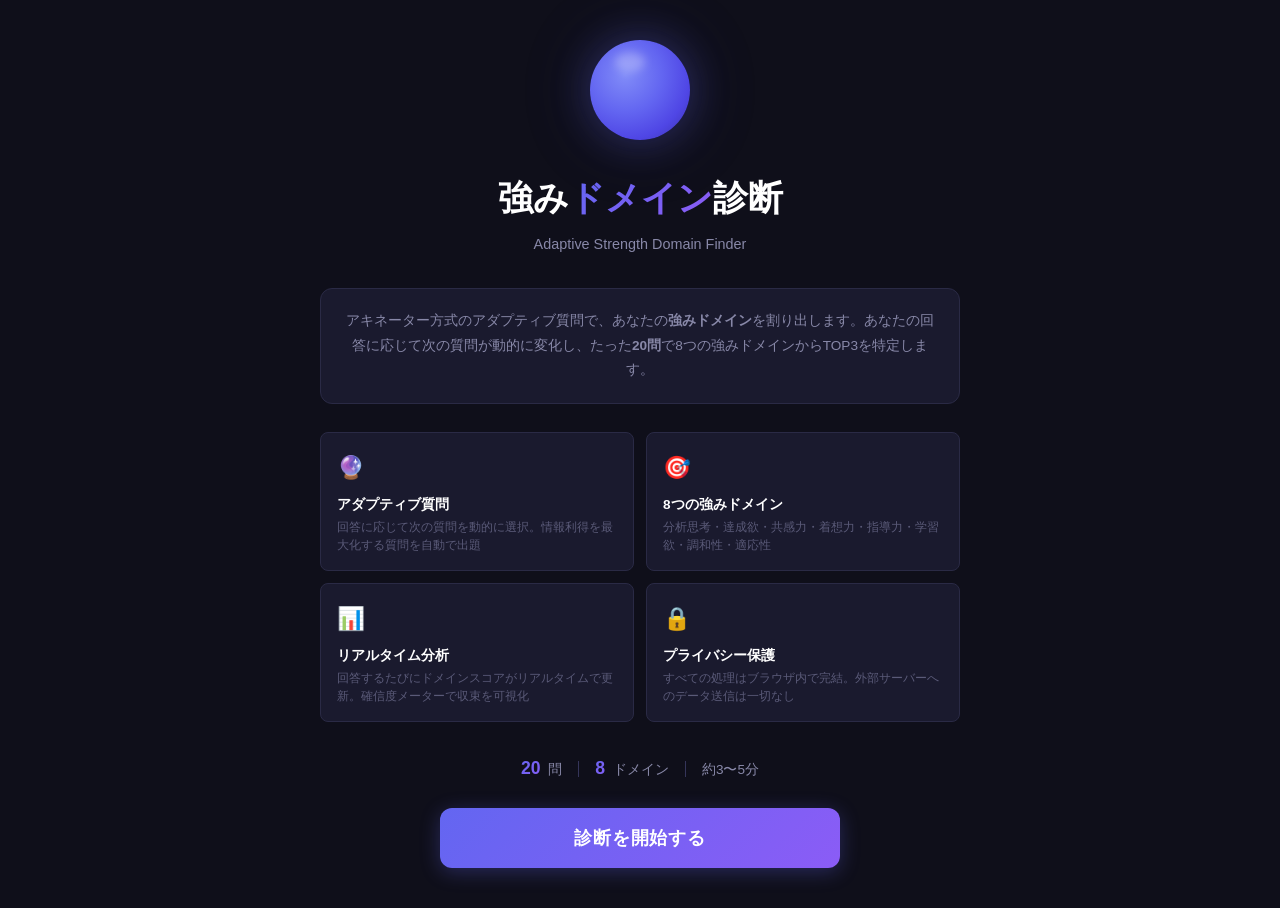
==== strength.html @ 231dbb3a "Add Akinator-style strength domain quiz app Adaptive questioning system that dynamically selects the" ====
<!DOCTYPE html>
<html lang="ja">
<head>
  <meta charset="UTF-8">
  <meta name="viewport" content="width=device-width, initial-scale=1.0">
  <title>強みドメイン診断 - アキネーター方式</title>
  <meta name="description" content="アキネーター方式のアダプティブ質問で、あなたの強みドメインを20問で割り出します。8つの強みドメインからTOP3を特定。">
  <meta name="theme-color" content="#0f0f1a">
  <link rel="icon" type="image/svg+xml" href="assets/icon.svg">
  <link rel="stylesheet" href="css/strength.css">
</head>
<body>

  <!-- ============================================================
       Landing Page
       ============================================================ -->
  <div id="landing" class="landing">
    <div class="landing-content">
      <div class="landing-orb"></div>
      <h1>強み<span class="accent">ドメイン</span>診断</h1>
      <p class="subtitle">Adaptive Strength Domain Finder</p>

      <div class="landing-info">
        <p>アキネーター方式のアダプティブ質問で、あなたの<strong>強みドメイン</strong>を割り出します。あなたの回答に応じて次の質問が動的に変化し、たった<strong>20問</strong>で8つの強みドメインからTOP3を特定します。</p>
      </div>

      <div class="landing-features">
        <div class="feature-card">
          <div class="feature-icon">🔮</div>
          <div class="feature-title">アダプティブ質問</div>
          <div class="feature-desc">回答に応じて次の質問を動的に選択。情報利得を最大化する質問を自動で出題</div>
        </div>
        <div class="feature-card">
          <div class="feature-icon">🎯</div>
          <div class="feature-title">8つの強みドメイン</div>
          <div class="feature-desc">分析思考・達成欲・共感力・着想力・指導力・学習欲・調和性・適応性</div>
        </div>
        <div class="feature-card">
          <div class="feature-icon">📊</div>
          <div class="feature-title">リアルタイム分析</div>
          <div class="feature-desc">回答するたびにドメインスコアがリアルタイムで更新。確信度メーターで収束を可視化</div>
        </div>
        <div class="feature-card">
          <div class="feature-icon">🔒</div>
          <div class="feature-title">プライバシー保護</div>
          <div class="feature-desc">すべての処理はブラウザ内で完結。外部サーバーへのデータ送信は一切なし</div>
        </div>
      </div>

      <div class="landing-stats">
        <div class="stat"><span class="stat-number">20</span>&nbsp;問</div>
        <div class="stat-divider"></div>
        <div class="stat"><span class="stat-number">8</span>&nbsp;ドメイン</div>
        <div class="stat-divider"></div>
        <div class="stat">約3〜5分</div>
      </div>

      <button class="btn-start" id="btnStart">診断を開始する</button>
    </div>
  </div>

  <!-- ============================================================
       Quiz Screen
       ============================================================ -->
  <div id="quiz" class="quiz-screen">
    <div class="progress-container">
      <div class="progress-info">
        <span class="progress-label">強みドメイン診断</span>
        <span id="progressCount">0 / 20</span>
      </div>
      <div class="progress-bar-track">
        <div class="progress-bar-fill" id="progressBar" style="width: 0%"></div>
      </div>
      <div class="confidence-container">
        <span>確信度</span>
        <div class="confidence-track">
          <div class="confidence-fill" id="confidenceFill" style="width: 0%"></div>
        </div>
        <span id="confidenceLabel">0%</span>
      </div>
    </div>

    <div class="quiz-main">
      <div class="thinking-orb" id="thinkingOrb"></div>
      <div class="question-area" id="questionArea">
        <!-- 質問が動的に挿入される -->
      </div>
    </div>

    <div class="domain-sidebar">
      <div class="domain-bars-container" id="domainBars">
        <!-- ドメインバーが動的に挿入される -->
      </div>
    </div>
  </div>

  <!-- ============================================================
       Results Screen
       ============================================================ -->
  <div id="results" class="results-screen">
    <div class="results-hero">
      <p class="result-label">YOUR STRENGTH PROFILE</p>
      <h2 id="resultTypeName"></h2>
      <div class="keywords" id="resultKeywords"></div>
      <p class="result-summary" id="resultSummary"></p>
    </div>

    <div class="results-content">
      <!-- レーダーチャート -->
      <div class="result-section">
        <div class="result-section-title">Strength Radar</div>
        <div class="chart-container" id="radarChart"></div>
      </div>

      <!-- TOP3 強み -->
      <div class="result-section">
        <div class="result-section-title">Top 3 Strengths</div>
        <div class="top3-container" id="top3Container"></div>
      </div>

      <!-- 全ドメインスコア -->
      <div class="result-section">
        <div class="result-section-title">All Domains</div>
        <div id="allDomainsContainer"></div>
      </div>

      <!-- シナジー分析 -->
      <div class="result-section">
        <div class="result-section-title">Synergy Analysis</div>
        <div class="synergy-card" id="synergyContainer"></div>
      </div>
    </div>

    <div class="action-bar">
      <button class="btn-action" id="btnShareResult">結果をコピー</button>
      <button class="btn-action primary" id="btnRestart">もう一度診断する</button>
    </div>

    <footer class="app-footer">
      <p>強みドメイン診断 &mdash; Adaptive Strength Domain Finder</p>
      <p>アキネーター方式アダプティブ質問による強み分析ツール</p>
    </footer>
  </div>

  <script src="js/strength-engine.js"></script>
  <script src="js/strength-app.js"></script>
</body>
</html>
---- css/strength.css ----
/* ============================================================
   強みドメイン診断 - アキネーター方式 ダークテーマ
   ============================================================ */

:root {
  --bg-dark: #0f0f1a;
  --bg-card: #1a1a2e;
  --bg-card-hover: #222240;
  --bg-input: #16162b;
  --text: #e8e8f0;
  --text-secondary: #8888a8;
  --text-muted: #5a5a78;
  --border: #2a2a45;
  --border-light: #35355a;
  --shadow: 0 2px 8px rgba(0, 0, 0, 0.3);
  --shadow-lg: 0 8px 30px rgba(0, 0, 0, 0.4);
  --radius: 12px;
  --radius-sm: 8px;
  --transition: 0.3s cubic-bezier(0.4, 0, 0.2, 1);
  --accent: #6366f1;
  --accent-glow: rgba(99, 102, 241, 0.3);
  --gradient-cta: linear-gradient(135deg, #6366f1 0%, #8b5cf6 100%);
  --gradient-hero: linear-gradient(135deg, #1a1a3e 0%, #0f0f1a 100%);
}

* { margin: 0; padding: 0; box-sizing: border-box; }
html { scroll-behavior: smooth; -webkit-text-size-adjust: 100%; }

body {
  font-family: "Hiragino Sans", "Hiragino Kaku Gothic ProN", "Noto Sans JP", "Yu Gothic", sans-serif;
  background: var(--bg-dark);
  color: var(--text);
  line-height: 1.7;
  min-height: 100vh;
  overflow-x: hidden;
}

/* ============================================================
   Landing Page
   ============================================================ */
.landing {
  min-height: 100vh;
  display: flex;
  flex-direction: column;
  align-items: center;
  justify-content: center;
  padding: 40px 20px;
  background: var(--bg-dark);
  position: relative;
}

.landing-content {
  max-width: 640px;
  width: 100%;
  text-align: center;
}

/* ランディングオーブ */
.landing-orb {
  width: 100px;
  height: 100px;
  margin: 0 auto 28px;
  border-radius: 50%;
  background: radial-gradient(circle at 35% 35%, #818cf8, #6366f1 40%, #4f46e5 70%, #3730a3);
  box-shadow: 0 0 40px var(--accent-glow), 0 0 80px rgba(99, 102, 241, 0.15);
  animation: orbFloat 4s ease-in-out infinite;
  position: relative;
}

.landing-orb::after {
  content: '';
  position: absolute;
  top: 12%;
  left: 25%;
  width: 30%;
  height: 20%;
  border-radius: 50%;
  background: rgba(255, 255, 255, 0.25);
  filter: blur(4px);
}

@keyframes orbFloat {
  0%, 100% { transform: translateY(0); }
  50% { transform: translateY(-10px); }
}

.landing h1 {
  font-size: clamp(1.5rem, 4vw, 2.2rem);
  font-weight: 800;
  margin-bottom: 4px;
  color: #fff;
}

.landing h1 .accent {
  background: var(--gradient-cta);
  -webkit-background-clip: text;
  -webkit-text-fill-color: transparent;
  background-clip: text;
}

.landing .subtitle {
  font-size: 0.9rem;
  color: var(--text-secondary);
  margin-bottom: 32px;
}

.landing-features {
  display: grid;
  grid-template-columns: 1fr 1fr;
  gap: 12px;
  margin-bottom: 32px;
  text-align: left;
}

.feature-card {
  background: var(--bg-card);
  border: 1px solid var(--border);
  border-radius: var(--radius-sm);
  padding: 16px;
  transition: var(--transition);
}

.feature-card:hover {
  border-color: var(--border-light);
  background: var(--bg-card-hover);
}

.feature-icon {
  font-size: 1.4rem;
  margin-bottom: 6px;
}

.feature-title {
  font-size: 0.85rem;
  font-weight: 700;
  color: #fff;
  margin-bottom: 2px;
}

.feature-desc {
  font-size: 0.75rem;
  color: var(--text-muted);
  line-height: 1.5;
}

.landing-info {
  background: var(--bg-card);
  border: 1px solid var(--border);
  border-radius: var(--radius);
  padding: 20px 24px;
  margin-bottom: 28px;
  font-size: 0.85rem;
  color: var(--text-secondary);
  line-height: 1.8;
}

.landing-stats {
  display: flex;
  align-items: center;
  justify-content: center;
  gap: 0;
  margin-bottom: 24px;
  font-size: 0.85rem;
  color: var(--text-secondary);
}

.landing-stats .stat {
  display: flex;
  align-items: center;
  gap: 4px;
}

.landing-stats .stat-number {
  font-weight: 800;
  font-size: 1.1rem;
  background: var(--gradient-cta);
  -webkit-background-clip: text;
  -webkit-text-fill-color: transparent;
  background-clip: text;
}

.landing-stats .stat-divider {
  width: 1px;
  height: 16px;
  background: var(--border-light);
  margin: 0 16px;
}

.btn-start {
  display: block;
  width: 100%;
  max-width: 400px;
  margin: 0 auto;
  padding: 18px 48px;
  font-size: 1.1rem;
  font-weight: 700;
  color: white;
  background: var(--gradient-cta);
  border: none;
  border-radius: var(--radius);
  cursor: pointer;
  transition: var(--transition);
  box-shadow: 0 4px 20px var(--accent-glow);
  letter-spacing: 0.05em;
}

.btn-start:hover {
  transform: translateY(-2px);
  box-shadow: 0 8px 30px var(--accent-glow);
}

.btn-start:active {
  transform: translateY(0);
}

/* ============================================================
   Quiz Screen
   ============================================================ */
.quiz-screen {
  display: none;
  min-height: 100vh;
  background: var(--bg-dark);
}

.quiz-screen.active {
  display: flex;
  flex-direction: column;
}

/* プログレス */
.progress-container {
  position: sticky;
  top: 0;
  z-index: 100;
  background: var(--bg-card);
  border-bottom: 1px solid var(--border);
  padding: 12px 20px;
  box-shadow: var(--shadow);
}

.progress-info {
  display: flex;
  justify-content: space-between;
  align-items: center;
  max-width: 600px;
  margin: 0 auto 8px;
  font-size: 0.82rem;
  color: var(--text-secondary);
}

.progress-label {
  font-weight: 600;
  color: var(--text);
}

.progress-bar-track {
  max-width: 600px;
  margin: 0 auto;
  height: 4px;
  background: var(--border);
  border-radius: 100px;
  overflow: hidden;
}

.progress-bar-fill {
  height: 100%;
  background: var(--gradient-cta);
  border-radius: 100px;
  transition: width 0.5s ease;
}

/* 確信度メーター */
.confidence-container {
  max-width: 600px;
  margin: 8px auto 0;
  display: flex;
  align-items: center;
  gap: 8px;
  font-size: 0.75rem;
  color: var(--text-muted);
}

.confidence-track {
  flex: 1;
  height: 3px;
  background: var(--border);
  border-radius: 100px;
  overflow: hidden;
}

.confidence-fill {
  height: 100%;
  background: linear-gradient(90deg, #6366f1, #f59e0b);
  border-radius: 100px;
  transition: width 0.6s ease, background 0.6s ease;
}

/* メインクイズエリア */
.quiz-main {
  flex: 1;
  display: flex;
  flex-direction: column;
  align-items: center;
  justify-content: center;
  padding: 24px 20px 140px;
  position: relative;
}

/* 思考中オーブ */
.thinking-orb {
  width: 64px;
  height: 64px;
  margin-bottom: 28px;
  border-radius: 50%;
  background: radial-gradient(circle at 35% 35%, #818cf8, #6366f1 40%, #4f46e5 70%, #3730a3);
  box-shadow: 0 0 20px var(--accent-glow);
  transition: all 0.3s ease;
  position: relative;
}

.thinking-orb::after {
  content: '';
  position: absolute;
  top: 12%;
  left: 25%;
  width: 30%;
  height: 20%;
  border-radius: 50%;
  background: rgba(255, 255, 255, 0.2);
  filter: blur(3px);
}

.thinking-orb.thinking {
  animation: orbPulse 0.6s ease-in-out;
  box-shadow: 0 0 40px var(--accent-glow), 0 0 80px rgba(99, 102, 241, 0.2);
}

@keyframes orbPulse {
  0% { transform: scale(1); }
  50% { transform: scale(1.2); box-shadow: 0 0 60px var(--accent-glow); }
  100% { transform: scale(1); }
}

/* 質問エリア */
.question-area {
  max-width: 560px;
  width: 100%;
  text-align: center;
  transition: opacity 0.3s ease, transform 0.3s ease;
}

.question-area.fade-out {
  opacity: 0;
  transform: translateY(10px);
}

.question-area.fade-in {
  animation: fadeSlideIn 0.4s ease forwards;
}

@keyframes fadeSlideIn {
  from { opacity: 0; transform: translateY(20px); }
  to { opacity: 1; transform: translateY(0); }
}

.question-counter {
  font-size: 0.78rem;
  font-weight: 700;
  color: var(--accent);
  letter-spacing: 0.1em;
  margin-bottom: 12px;
  font-family: "SF Mono", "Fira Code", "Consolas", monospace;
}

.question-text {
  font-size: 1.15rem;
  font-weight: 600;
  color: #fff;
  line-height: 1.7;
  margin-bottom: 32px;
  min-height: 3.4em;
}

/* 回答ボタン */
.answer-buttons {
  display: flex;
  gap: 10px;
  justify-content: center;
  flex-wrap: wrap;
}

.answer-btn {
  display: flex;
  flex-direction: column;
  align-items: center;
  gap: 6px;
  padding: 14px 8px;
  min-width: 90px;
  border-radius: var(--radius-sm);
  border: 2px solid var(--border);
  background: var(--bg-card);
  color: var(--text-secondary);
  cursor: pointer;
  transition: var(--transition);
  font-size: 0.78rem;
  font-weight: 500;
}

.answer-btn:hover {
  border-color: var(--border-light);
  background: var(--bg-card-hover);
  transform: translateY(-2px);
}

.answer-btn .ans-icon {
  font-size: 1.3rem;
  line-height: 1;
}

.answer-btn .ans-label {
  font-size: 0.72rem;
  line-height: 1.2;
}

/* 各回答ボタンの色 */
.answer-btn.ans-yes:hover,
.answer-btn.ans-yes.selected {
  border-color: #10b981;
  color: #10b981;
  background: rgba(16, 185, 129, 0.1);
}
.answer-btn.ans-prob-yes:hover,
.answer-btn.ans-prob-yes.selected {
  border-color: #22d3ee;
  color: #22d3ee;
  background: rgba(34, 211, 238, 0.1);
}
.answer-btn.ans-neutral:hover,
.answer-btn.ans-neutral.selected {
  border-color: #8888a8;
  color: #8888a8;
  background: rgba(136, 136, 168, 0.1);
}
.answer-btn.ans-prob-no:hover,
.answer-btn.ans-prob-no.selected {
  border-color: #f59e0b;
  color: #f59e0b;
  background: rgba(245, 158, 11, 0.1);
}
.answer-btn.ans-no:hover,
.answer-btn.ans-no.selected {
  border-color: #ef4444;
  color: #ef4444;
  background: rgba(239, 68, 68, 0.1);
}

.answer-btn.dimmed {
  opacity: 0.25;
  pointer-events: none;
}

.answer-btn.selected {
  transform: scale(1.05);
}

/* ドメイン確率バー（サイドパネル） */
.domain-sidebar {
  position: fixed;
  bottom: 0;
  left: 0;
  right: 0;
  background: var(--bg-card);
  border-top: 1px solid var(--border);
  padding: 12px 20px;
  z-index: 100;
  box-shadow: 0 -4px 16px rgba(0, 0, 0, 0.3);
}

.domain-bars-container {
  max-width: 600px;
  margin: 0 auto;
  display: grid;
  grid-template-columns: 1fr 1fr;
  gap: 6px 16px;
}

.domain-bar-item {
  display: flex;
  align-items: center;
  gap: 6px;
  font-size: 0.72rem;
  transition: var(--transition);
}

.domain-bar-item.top {
  font-weight: 700;
}

.domain-bar-icon {
  font-size: 0.85rem;
  width: 20px;
  text-align: center;
  flex-shrink: 0;
}

.domain-bar-name {
  width: 50px;
  flex-shrink: 0;
  color: var(--text-secondary);
  font-size: 0.7rem;
}

.domain-bar-item.top .domain-bar-name {
  color: var(--text);
}

.domain-bar-track {
  flex: 1;
  height: 6px;
  background: var(--bg-input);
  border-radius: 3px;
  overflow: hidden;
}

.domain-bar-fill {
  height: 100%;
  border-radius: 3px;
  transition: width 0.6s ease;
  min-width: 2px;
}

.domain-bar-score {
  width: 24px;
  text-align: right;
  font-size: 0.7rem;
  color: var(--text-muted);
  font-family: "SF Mono", "Fira Code", "Consolas", monospace;
  flex-shrink: 0;
}

.domain-bar-item.top .domain-bar-score {
  color: var(--text);
}

/* ============================================================
   Results Screen
   ============================================================ */
.results-screen {
  display: none;
  min-height: 100vh;
  background: var(--bg-dark);
}

.results-screen.active {
  display: block;
}

/* ヒーロー */
.results-hero {
  background: var(--gradient-hero);
  padding: 48px 20px;
  text-align: center;
  border-bottom: 1px solid var(--border);
}

.results-hero .result-label {
  font-size: 0.78rem;
  color: var(--text-muted);
  text-transform: uppercase;
  letter-spacing: 0.15em;
  font-family: "SF Mono", "Fira Code", "Consolas", monospace;
  margin-bottom: 8px;
}

.results-hero h2 {
  font-size: clamp(1.6rem, 4vw, 2.4rem);
  font-weight: 800;
  margin-bottom: 16px;
  background: var(--gradient-cta);
  -webkit-background-clip: text;
  -webkit-text-fill-color: transparent;
  background-clip: text;
}

.results-hero .keywords {
  display: flex;
  flex-wrap: wrap;
  gap: 8px;
  justify-content: center;
  margin-bottom: 16px;
}

.results-hero .keyword {
  background: rgba(255, 255, 255, 0.06);
  border: 1px solid var(--border);
  padding: 4px 16px;
  border-radius: 100px;
  font-size: 0.82rem;
  color: var(--text-secondary);
}

.results-hero .result-summary {
  max-width: 600px;
  margin: 0 auto;
  font-size: 0.92rem;
  line-height: 1.8;
  color: var(--text-secondary);
}

/* 結果コンテンツ */
.results-content {
  max-width: 800px;
  margin: 0 auto;
  padding: 32px 20px 40px;
}

.result-section {
  margin-bottom: 32px;
}

.result-section-title {
  font-size: 0.78rem;
  font-weight: 700;
  letter-spacing: 0.1em;
  text-transform: uppercase;
  color: var(--text-muted);
  margin-bottom: 16px;
  font-family: "SF Mono", "Fira Code", "Consolas", monospace;
  display: flex;
  align-items: center;
  gap: 8px;
}

.result-section-title::after {
  content: '';
  flex: 1;
  height: 1px;
  background: var(--border);
}

/* レーダーチャート */
.chart-container {
  display: flex;
  justify-content: center;
  padding: 16px 0;
  background: var(--bg-card);
  border: 1px solid var(--border);
  border-radius: var(--radius);
}

.radar-chart {
  max-width: 100%;
  height: auto;
}

/* TOP3 カード */
.top3-container {
  display: flex;
  flex-direction: column;
  gap: 16px;
}

.top3-card {
  background: var(--bg-card);
  border: 1px solid var(--border);
  border-left: 4px solid;
  border-radius: var(--radius);
  padding: 28px;
  position: relative;
  animation: fadeSlideIn 0.5s ease forwards;
}

.top3-card:nth-child(2) { animation-delay: 0.1s; }
.top3-card:nth-child(3) { animation-delay: 0.2s; }

.top3-rank {
  position: absolute;
  top: -1px;
  right: 20px;
  padding: 4px 14px;
  border-radius: 0 0 8px 8px;
  font-size: 0.75rem;
  font-weight: 800;
  color: #fff;
  letter-spacing: 0.05em;
  font-family: "SF Mono", "Fira Code", "Consolas", monospace;
}

.top3-icon {
  font-size: 2.2rem;
  margin-bottom: 8px;
}

.top3-name {
  font-size: 1.3rem;
  font-weight: 800;
  margin-bottom: 4px;
}

.top3-score {
  font-size: 0.85rem;
  color: var(--text-muted);
  margin-bottom: 12px;
  font-family: "SF Mono", "Fira Code", "Consolas", monospace;
}

.top3-short {
  font-size: 0.92rem;
  color: var(--text-secondary);
  margin-bottom: 12px;
  font-weight: 600;
}

.top3-desc {
  font-size: 0.88rem;
  color: var(--text-secondary);
  line-height: 1.8;
  margin-bottom: 16px;
}

.top3-strengths,
.top3-tips {
  margin-top: 12px;
  padding: 14px 16px;
  background: var(--bg-input);
  border-radius: var(--radius-sm);
  border: 1px solid var(--border);
}

.top3-strengths strong,
.top3-tips strong {
  display: block;
  font-size: 0.82rem;
  color: var(--text);
  margin-bottom: 8px;
}

.top3-strengths ul,
.top3-tips ul {
  list-style: none;
  display: flex;
  flex-direction: column;
  gap: 4px;
}

.top3-strengths li,
.top3-tips li {
  font-size: 0.82rem;
  color: var(--text-secondary);
  line-height: 1.6;
  padding-left: 16px;
  position: relative;
}

.top3-strengths li::before {
  content: '▸';
  position: absolute;
  left: 0;
  color: var(--accent);
}

.top3-tips li::before {
  content: '→';
  position: absolute;
  left: 0;
  color: #f59e0b;
}

/* 全ドメインチャート */
.all-domains-chart {
  background: var(--bg-card);
  border: 1px solid var(--border);
  border-radius: var(--radius);
  padding: 24px;
  display: flex;
  flex-direction: column;
  gap: 10px;
}

.all-domain-row {
  display: flex;
  align-items: center;
  gap: 8px;
  font-size: 0.82rem;
}

.all-domain-row.top-row {
  font-weight: 700;
}

.all-domain-rank {
  width: 24px;
  font-size: 0.72rem;
  color: var(--text-muted);
  text-align: center;
  font-family: "SF Mono", "Fira Code", "Consolas", monospace;
  flex-shrink: 0;
}

.all-domain-row.top-row .all-domain-rank {
  color: var(--accent);
}

.all-domain-icon {
  font-size: 1rem;
  width: 22px;
  text-align: center;
  flex-shrink: 0;
}

.all-domain-name {
  width: 60px;
  flex-shrink: 0;
  color: var(--text-secondary);
}

.all-domain-row.top-row .all-domain-name {
  color: var(--text);
}

.all-domain-track {
  flex: 1;
  height: 16px;
  background: var(--bg-input);
  border-radius: 4px;
  overflow: hidden;
  border: 1px solid var(--border);
}

.all-domain-fill {
  height: 100%;
  border-radius: 4px;
  transition: width 1s ease;
  min-width: 4px;
}

.all-domain-score {
  width: 32px;
  text-align: right;
  font-weight: 700;
  font-family: "SF Mono", "Fira Code", "Consolas", monospace;
  flex-shrink: 0;
  color: var(--text);
}

/* シナジー分析 */
.synergy-card {
  background: var(--bg-card);
  border: 1px solid var(--border);
  border-radius: var(--radius);
  padding: 28px;
}

.synergy-visual {
  display: flex;
  align-items: center;
  justify-content: center;
  gap: 8px;
  flex-wrap: wrap;
  margin-bottom: 20px;
}

.synergy-domain {
  padding: 8px 18px;
  border-radius: 100px;
  border: 2px solid;
  font-size: 0.88rem;
  font-weight: 700;
  background: var(--bg-input);
}

.synergy-plus {
  font-size: 1.2rem;
  color: var(--text-muted);
  font-weight: 700;
}

.synergy-text {
  font-size: 0.92rem;
  color: var(--text-secondary);
  line-height: 1.8;
  text-align: center;
}

/* アクションバー */
.action-bar {
  display: flex;
  justify-content: center;
  gap: 12px;
  padding: 24px 20px;
  flex-wrap: wrap;
}

.btn-action {
  padding: 12px 28px;
  border-radius: var(--radius-sm);
  font-size: 0.9rem;
  font-weight: 600;
  border: 1px solid var(--border);
  background: var(--bg-card);
  color: var(--text);
  cursor: pointer;
  transition: var(--transition);
}

.btn-action:hover {
  border-color: var(--border-light);
  background: var(--bg-card-hover);
}

.btn-action.primary {
  background: var(--gradient-cta);
  border-color: transparent;
  color: white;
}

.btn-action.primary:hover {
  box-shadow: 0 4px 15px var(--accent-glow);
}

/* フッター */
.app-footer {
  text-align: center;
  padding: 24px;
  font-size: 0.78rem;
  color: var(--text-muted);
  border-top: 1px solid var(--border);
}

/* ============================================================
   Responsive
   ============================================================ */
@media (max-width: 600px) {
  .landing {
    padding: 32px 16px;
  }

  .landing-features {
    grid-template-columns: 1fr;
  }

  .question-text {
    font-size: 1.02rem;
  }

  .answer-buttons {
    gap: 8px;
  }

  .answer-btn {
    min-width: 60px;
    padding: 10px 4px;
    font-size: 0.72rem;
  }

  .answer-btn .ans-icon {
    font-size: 1.1rem;
  }

  .answer-btn .ans-label {
    font-size: 0.65rem;
  }

  .domain-bars-container {
    grid-template-columns: 1fr;
  }

  .top3-card {
    padding: 20px 16px;
  }

  .synergy-visual {
    flex-direction: column;
    gap: 6px;
  }

  .synergy-plus {
    display: none;
  }

  .all-domain-name {
    width: 48px;
    font-size: 0.72rem;
  }

  .results-hero h2 {
    font-size: 1.4rem;
  }
}

/* ============================================================
   Utilities
   ============================================================ */
.hidden { display: none !important; }
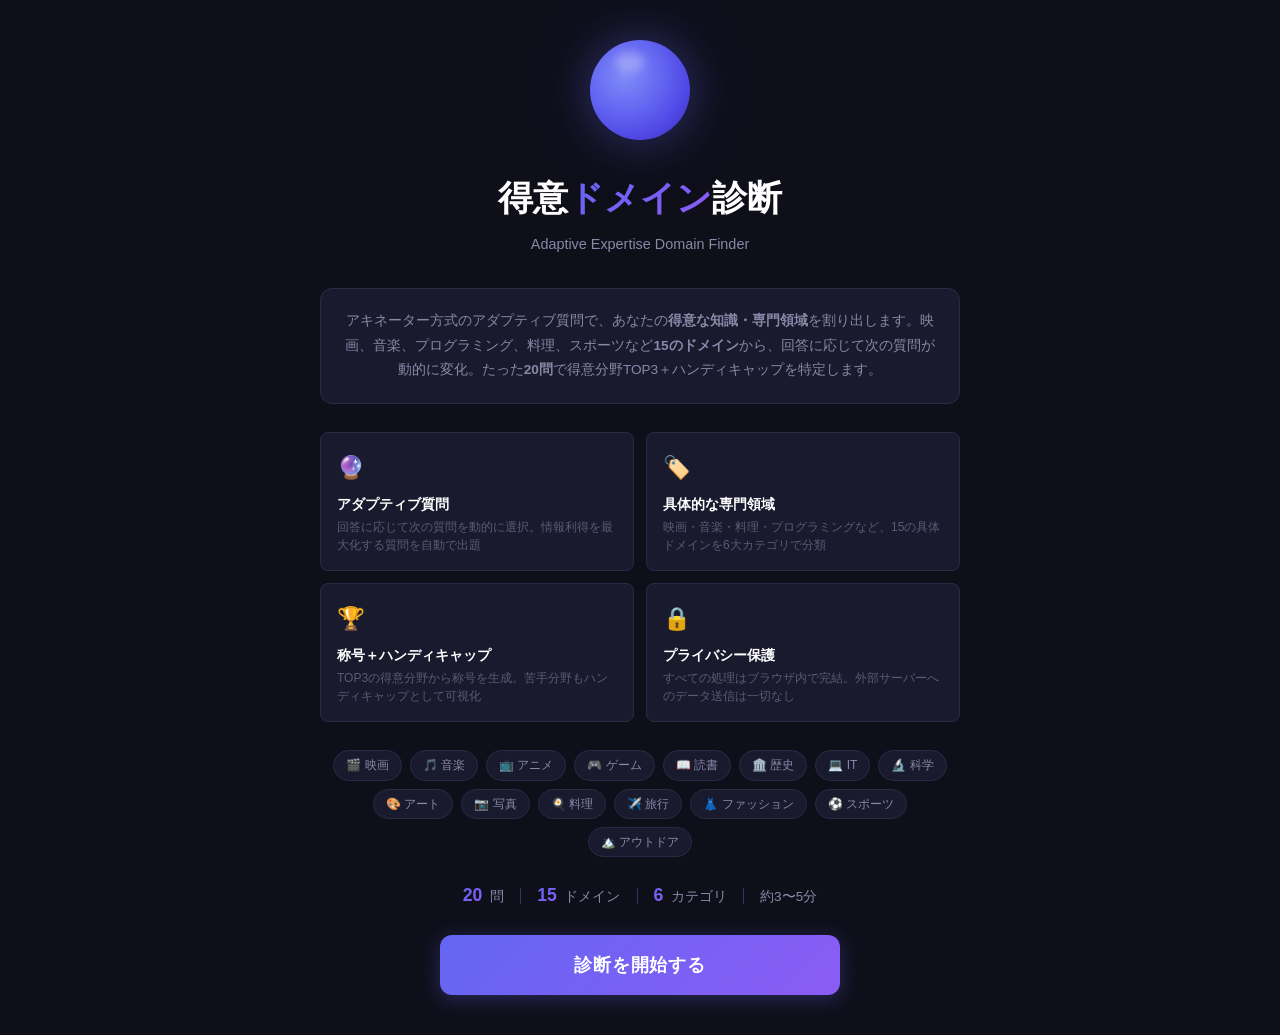
==== commit 3ed2b4cd: "Redesign strength quiz: concrete expertise domains with handicap Replace 8 abstract personality trai" ====
--- a/strength.html
+++ b/strength.html
@@ -3,8 +3,8 @@
 <head>
   <meta charset="UTF-8">
   <meta name="viewport" content="width=device-width, initial-scale=1.0">
-  <title>強みドメイン診断 - アキネーター方式</title>
-  <meta name="description" content="アキネーター方式のアダプティブ質問で、あなたの強みドメインを20問で割り出します。8つの強みドメインからTOP3を特定。">
+  <title>得意ドメイン診断 - あなたの専門分野を特定</title>
+  <meta name="description" content="アキネーター方式のアダプティブ質問で、あなたの得意な知識・専門領域を20問で特定。映画、音楽、プログラミング、料理など15ドメインからTOP3＋ハンディキャップを診断。">
   <meta name="theme-color" content="#0f0f1a">
   <link rel="icon" type="image/svg+xml" href="assets/icon.svg">
   <link rel="stylesheet" href="css/strength.css">
@@ -17,11 +17,11 @@
   <div id="landing" class="landing">
     <div class="landing-content">
       <div class="landing-orb"></div>
-      <h1>強み<span class="accent">ドメイン</span>診断</h1>
-      <p class="subtitle">Adaptive Strength Domain Finder</p>
+      <h1>得意<span class="accent">ドメイン</span>診断</h1>
+      <p class="subtitle">Adaptive Expertise Domain Finder</p>
 
       <div class="landing-info">
-        <p>アキネーター方式のアダプティブ質問で、あなたの<strong>強みドメイン</strong>を割り出します。あなたの回答に応じて次の質問が動的に変化し、たった<strong>20問</strong>で8つの強みドメインからTOP3を特定します。</p>
+        <p>アキネーター方式のアダプティブ質問で、あなたの<strong>得意な知識・専門領域</strong>を割り出します。映画、音楽、プログラミング、料理、スポーツなど<strong>15のドメイン</strong>から、回答に応じて次の質問が動的に変化。たった<strong>20問</strong>で得意分野TOP3＋ハンディキャップを特定します。</p>
       </div>
 
       <div class="landing-features">
@@ -31,14 +31,14 @@
           <div class="feature-desc">回答に応じて次の質問を動的に選択。情報利得を最大化する質問を自動で出題</div>
         </div>
         <div class="feature-card">
-          <div class="feature-icon">🎯</div>
-          <div class="feature-title">8つの強みドメイン</div>
-          <div class="feature-desc">分析思考・達成欲・共感力・着想力・指導力・学習欲・調和性・適応性</div>
+          <div class="feature-icon">🏷️</div>
+          <div class="feature-title">具体的な専門領域</div>
+          <div class="feature-desc">映画・音楽・料理・プログラミングなど、15の具体ドメインを6大カテゴリで分類</div>
         </div>
         <div class="feature-card">
-          <div class="feature-icon">📊</div>
-          <div class="feature-title">リアルタイム分析</div>
-          <div class="feature-desc">回答するたびにドメインスコアがリアルタイムで更新。確信度メーターで収束を可視化</div>
+          <div class="feature-icon">🏆</div>
+          <div class="feature-title">称号＋ハンディキャップ</div>
+          <div class="feature-desc">TOP3の得意分野から称号を生成。苦手分野もハンディキャップとして可視化</div>
         </div>
         <div class="feature-card">
           <div class="feature-icon">🔒</div>
@@ -47,10 +47,30 @@
         </div>
       </div>
 
+      <div class="landing-domains">
+        <span class="landing-domain">🎬 映画</span>
+        <span class="landing-domain">🎵 音楽</span>
+        <span class="landing-domain">📺 アニメ</span>
+        <span class="landing-domain">🎮 ゲーム</span>
+        <span class="landing-domain">📖 読書</span>
+        <span class="landing-domain">🏛️ 歴史</span>
+        <span class="landing-domain">💻 IT</span>
+        <span class="landing-domain">🔬 科学</span>
+        <span class="landing-domain">🎨 アート</span>
+        <span class="landing-domain">📷 写真</span>
+        <span class="landing-domain">🍳 料理</span>
+        <span class="landing-domain">✈️ 旅行</span>
+        <span class="landing-domain">👗 ファッション</span>
+        <span class="landing-domain">⚽ スポーツ</span>
+        <span class="landing-domain">🏔️ アウトドア</span>
+      </div>
+
       <div class="landing-stats">
         <div class="stat"><span class="stat-number">20</span>&nbsp;問</div>
         <div class="stat-divider"></div>
-        <div class="stat"><span class="stat-number">8</span>&nbsp;ドメイン</div>
+        <div class="stat"><span class="stat-number">15</span>&nbsp;ドメイン</div>
+        <div class="stat-divider"></div>
+        <div class="stat"><span class="stat-number">6</span>&nbsp;カテゴリ</div>
         <div class="stat-divider"></div>
         <div class="stat">約3〜5分</div>
       </div>
@@ -65,7 +85,7 @@
   <div id="quiz" class="quiz-screen">
     <div class="progress-container">
       <div class="progress-info">
-        <span class="progress-label">強みドメイン診断</span>
+        <span class="progress-label">得意ドメイン診断</span>
         <span id="progressCount">0 / 20</span>
       </div>
       <div class="progress-bar-track">
@@ -99,35 +119,42 @@
        ============================================================ -->
   <div id="results" class="results-screen">
     <div class="results-hero">
-      <p class="result-label">YOUR STRENGTH PROFILE</p>
+      <p class="result-label">YOUR EXPERTISE PROFILE</p>
       <h2 id="resultTypeName"></h2>
-      <div class="keywords" id="resultKeywords"></div>
+      <div class="result-breakdown" id="resultBreakdown"></div>
+      <div class="result-categories" id="resultCategories"></div>
       <p class="result-summary" id="resultSummary"></p>
     </div>
 
     <div class="results-content">
-      <!-- レーダーチャート -->
+      <!-- カテゴリ別レーダーチャート -->
       <div class="result-section">
-        <div class="result-section-title">Strength Radar</div>
+        <div class="result-section-title">Category Radar</div>
         <div class="chart-container" id="radarChart"></div>
       </div>
 
-      <!-- TOP3 強み -->
+      <!-- TOP3 得意ドメイン -->
       <div class="result-section">
-        <div class="result-section-title">Top 3 Strengths</div>
+        <div class="result-section-title">Top 3 Expertise</div>
         <div class="top3-container" id="top3Container"></div>
       </div>
 
-      <!-- 全ドメインスコア -->
+      <!-- ハンディキャップ -->
+      <div class="result-section">
+        <div class="result-section-title">Handicap</div>
+        <div class="handicap-container" id="handicapContainer"></div>
+      </div>
+
+      <!-- 全ドメインスコア（カテゴリ別） -->
       <div class="result-section">
         <div class="result-section-title">All Domains</div>
-        <div id="allDomainsContainer"></div>
+        <div class="all-domains-grouped" id="allDomainsContainer"></div>
       </div>
 
-      <!-- シナジー分析 -->
+      <!-- 組み合わせ分析 -->
       <div class="result-section">
-        <div class="result-section-title">Synergy Analysis</div>
-        <div class="synergy-card" id="synergyContainer"></div>
+        <div class="result-section-title">Combination Analysis</div>
+        <div class="synergy-card" id="combinationContainer"></div>
       </div>
     </div>
 
@@ -137,8 +164,8 @@
     </div>
 
     <footer class="app-footer">
-      <p>強みドメイン診断 &mdash; Adaptive Strength Domain Finder</p>
-      <p>アキネーター方式アダプティブ質問による強み分析ツール</p>
+      <p>得意ドメイン診断 &mdash; Adaptive Expertise Domain Finder</p>
+      <p>アキネーター方式アダプティブ質問による知識・専門領域特定ツール</p>
     </footer>
   </div>
 
--- a/css/strength.css
+++ b/css/strength.css
@@ -1,5 +1,6 @@
 /* ============================================================
-   強みドメイン診断 - アキネーター方式 ダークテーマ
+   得意ドメイン診断 - ダークテーマ
+   15ドメイン × 6大カテゴリ × ハンディキャップ
    ============================================================ */
 
 :root {
@@ -21,6 +22,8 @@
   --accent-glow: rgba(99, 102, 241, 0.3);
   --gradient-cta: linear-gradient(135deg, #6366f1 0%, #8b5cf6 100%);
   --gradient-hero: linear-gradient(135deg, #1a1a3e 0%, #0f0f1a 100%);
+  --handicap-color: #64748b;
+  --handicap-bg: rgba(100, 116, 139, 0.08);
 }
 
 * { margin: 0; padding: 0; box-sizing: border-box; }
@@ -55,7 +58,6 @@
   text-align: center;
 }
 
-/* ランディングオーブ */
 .landing-orb {
   width: 100px;
   height: 100px;
@@ -108,7 +110,7 @@
   display: grid;
   grid-template-columns: 1fr 1fr;
   gap: 12px;
-  margin-bottom: 32px;
+  margin-bottom: 28px;
   text-align: left;
 }
 
@@ -125,23 +127,9 @@
   background: var(--bg-card-hover);
 }
 
-.feature-icon {
-  font-size: 1.4rem;
-  margin-bottom: 6px;
-}
-
-.feature-title {
-  font-size: 0.85rem;
-  font-weight: 700;
-  color: #fff;
-  margin-bottom: 2px;
-}
-
-.feature-desc {
-  font-size: 0.75rem;
-  color: var(--text-muted);
-  line-height: 1.5;
-}
+.feature-icon { font-size: 1.4rem; margin-bottom: 6px; }
+.feature-title { font-size: 0.85rem; font-weight: 700; color: #fff; margin-bottom: 2px; }
+.feature-desc { font-size: 0.75rem; color: var(--text-muted); line-height: 1.5; }
 
 .landing-info {
   background: var(--bg-card);
@@ -152,6 +140,25 @@
   font-size: 0.85rem;
   color: var(--text-secondary);
   line-height: 1.8;
+}
+
+/* ドメインタグ一覧 */
+.landing-domains {
+  display: flex;
+  flex-wrap: wrap;
+  gap: 8px;
+  justify-content: center;
+  margin-bottom: 24px;
+}
+
+.landing-domain {
+  font-size: 0.75rem;
+  padding: 4px 12px;
+  border-radius: 100px;
+  background: var(--bg-card);
+  border: 1px solid var(--border);
+  color: var(--text-secondary);
+  white-space: nowrap;
 }
 
 .landing-stats {
@@ -209,9 +216,7 @@
   box-shadow: 0 8px 30px var(--accent-glow);
 }
 
-.btn-start:active {
-  transform: translateY(0);
-}
+.btn-start:active { transform: translateY(0); }
 
 /* ============================================================
    Quiz Screen
@@ -227,7 +232,6 @@
   flex-direction: column;
 }
 
-/* プログレス */
 .progress-container {
   position: sticky;
   top: 0;
@@ -248,10 +252,7 @@
   color: var(--text-secondary);
 }
 
-.progress-label {
-  font-weight: 600;
-  color: var(--text);
-}
+.progress-label { font-weight: 600; color: var(--text); }
 
 .progress-bar-track {
   max-width: 600px;
@@ -269,7 +270,6 @@
   transition: width 0.5s ease;
 }
 
-/* 確信度メーター */
 .confidence-container {
   max-width: 600px;
   margin: 8px auto 0;
@@ -302,11 +302,10 @@
   flex-direction: column;
   align-items: center;
   justify-content: center;
-  padding: 24px 20px 140px;
+  padding: 24px 20px 160px;
   position: relative;
 }
 
-/* 思考中オーブ */
 .thinking-orb {
   width: 64px;
   height: 64px;
@@ -341,7 +340,6 @@
   100% { transform: scale(1); }
 }
 
-/* 質問エリア */
 .question-area {
   max-width: 560px;
   width: 100%;
@@ -381,7 +379,6 @@
   min-height: 3.4em;
 }
 
-/* 回答ボタン */
 .answer-buttons {
   display: flex;
   gap: 10px;
@@ -412,58 +409,29 @@
   transform: translateY(-2px);
 }
 
-.answer-btn .ans-icon {
-  font-size: 1.3rem;
-  line-height: 1;
-}
-
-.answer-btn .ans-label {
-  font-size: 0.72rem;
-  line-height: 1.2;
-}
-
-/* 各回答ボタンの色 */
-.answer-btn.ans-yes:hover,
-.answer-btn.ans-yes.selected {
-  border-color: #10b981;
-  color: #10b981;
-  background: rgba(16, 185, 129, 0.1);
-}
-.answer-btn.ans-prob-yes:hover,
-.answer-btn.ans-prob-yes.selected {
-  border-color: #22d3ee;
-  color: #22d3ee;
-  background: rgba(34, 211, 238, 0.1);
-}
-.answer-btn.ans-neutral:hover,
-.answer-btn.ans-neutral.selected {
-  border-color: #8888a8;
-  color: #8888a8;
-  background: rgba(136, 136, 168, 0.1);
-}
-.answer-btn.ans-prob-no:hover,
-.answer-btn.ans-prob-no.selected {
-  border-color: #f59e0b;
-  color: #f59e0b;
-  background: rgba(245, 158, 11, 0.1);
-}
-.answer-btn.ans-no:hover,
-.answer-btn.ans-no.selected {
-  border-color: #ef4444;
-  color: #ef4444;
-  background: rgba(239, 68, 68, 0.1);
-}
-
-.answer-btn.dimmed {
-  opacity: 0.25;
-  pointer-events: none;
-}
-
-.answer-btn.selected {
-  transform: scale(1.05);
-}
-
-/* ドメイン確率バー（サイドパネル） */
+.answer-btn .ans-icon { font-size: 1.3rem; line-height: 1; }
+.answer-btn .ans-label { font-size: 0.72rem; line-height: 1.2; }
+
+.answer-btn.ans-yes:hover, .answer-btn.ans-yes.selected {
+  border-color: #10b981; color: #10b981; background: rgba(16, 185, 129, 0.1);
+}
+.answer-btn.ans-prob-yes:hover, .answer-btn.ans-prob-yes.selected {
+  border-color: #22d3ee; color: #22d3ee; background: rgba(34, 211, 238, 0.1);
+}
+.answer-btn.ans-neutral:hover, .answer-btn.ans-neutral.selected {
+  border-color: #8888a8; color: #8888a8; background: rgba(136, 136, 168, 0.1);
+}
+.answer-btn.ans-prob-no:hover, .answer-btn.ans-prob-no.selected {
+  border-color: #f59e0b; color: #f59e0b; background: rgba(245, 158, 11, 0.1);
+}
+.answer-btn.ans-no:hover, .answer-btn.ans-no.selected {
+  border-color: #ef4444; color: #ef4444; background: rgba(239, 68, 68, 0.1);
+}
+
+.answer-btn.dimmed { opacity: 0.25; pointer-events: none; }
+.answer-btn.selected { transform: scale(1.05); }
+
+/* ドメインサイドバー（15ドメイン対応 - 3カラム） */
 .domain-sidebar {
   position: fixed;
   bottom: 0;
@@ -471,52 +439,51 @@
   right: 0;
   background: var(--bg-card);
   border-top: 1px solid var(--border);
-  padding: 12px 20px;
+  padding: 10px 20px;
   z-index: 100;
   box-shadow: 0 -4px 16px rgba(0, 0, 0, 0.3);
 }
 
 .domain-bars-container {
-  max-width: 600px;
+  max-width: 780px;
   margin: 0 auto;
   display: grid;
-  grid-template-columns: 1fr 1fr;
-  gap: 6px 16px;
+  grid-template-columns: 1fr 1fr 1fr;
+  gap: 4px 14px;
 }
 
 .domain-bar-item {
   display: flex;
   align-items: center;
-  gap: 6px;
-  font-size: 0.72rem;
+  gap: 4px;
+  font-size: 0.68rem;
   transition: var(--transition);
 }
 
-.domain-bar-item.top {
-  font-weight: 700;
-}
+.domain-bar-item.top { font-weight: 700; }
 
 .domain-bar-icon {
-  font-size: 0.85rem;
-  width: 20px;
+  font-size: 0.78rem;
+  width: 18px;
   text-align: center;
   flex-shrink: 0;
 }
 
 .domain-bar-name {
-  width: 50px;
+  width: 56px;
   flex-shrink: 0;
   color: var(--text-secondary);
-  font-size: 0.7rem;
-}
-
-.domain-bar-item.top .domain-bar-name {
-  color: var(--text);
-}
+  font-size: 0.62rem;
+  white-space: nowrap;
+  overflow: hidden;
+  text-overflow: ellipsis;
+}
+
+.domain-bar-item.top .domain-bar-name { color: var(--text); }
 
 .domain-bar-track {
   flex: 1;
-  height: 6px;
+  height: 5px;
   background: var(--bg-input);
   border-radius: 3px;
   overflow: hidden;
@@ -530,17 +497,15 @@
 }
 
 .domain-bar-score {
-  width: 24px;
+  width: 22px;
   text-align: right;
-  font-size: 0.7rem;
+  font-size: 0.65rem;
   color: var(--text-muted);
   font-family: "SF Mono", "Fira Code", "Consolas", monospace;
   flex-shrink: 0;
 }
 
-.domain-bar-item.top .domain-bar-score {
-  color: var(--text);
-}
+.domain-bar-item.top .domain-bar-score { color: var(--text); }
 
 /* ============================================================
    Results Screen
@@ -551,11 +516,9 @@
   background: var(--bg-dark);
 }
 
-.results-screen.active {
-  display: block;
-}
-
-/* ヒーロー */
+.results-screen.active { display: block; }
+
+/* ヒーロー（称号＋内訳） */
 .results-hero {
   background: var(--gradient-hero);
   padding: 48px 20px;
@@ -582,21 +545,46 @@
   background-clip: text;
 }
 
-.results-hero .keywords {
+/* 内訳タグ */
+.result-breakdown {
   display: flex;
   flex-wrap: wrap;
   gap: 8px;
   justify-content: center;
+  align-items: center;
+  margin-bottom: 12px;
+}
+
+.breakdown-tag {
+  padding: 6px 18px;
+  border-radius: 100px;
+  border: 2px solid;
+  font-size: 0.88rem;
+  font-weight: 700;
+  background: var(--bg-input);
+}
+
+.breakdown-separator {
+  font-size: 1.1rem;
+  font-weight: 800;
+  color: var(--text-muted);
+}
+
+/* カテゴリバッジ */
+.result-categories {
+  display: flex;
+  gap: 8px;
+  justify-content: center;
   margin-bottom: 16px;
 }
 
-.results-hero .keyword {
-  background: rgba(255, 255, 255, 0.06);
-  border: 1px solid var(--border);
-  padding: 4px 16px;
+.category-badge {
+  font-size: 0.72rem;
+  padding: 2px 12px;
   border-radius: 100px;
-  font-size: 0.82rem;
-  color: var(--text-secondary);
+  border: 1px solid;
+  font-weight: 600;
+  background: transparent;
 }
 
 .results-hero .result-summary {
@@ -614,9 +602,7 @@
   padding: 32px 20px 40px;
 }
 
-.result-section {
-  margin-bottom: 32px;
-}
+.result-section { margin-bottom: 32px; }
 
 .result-section-title {
   font-size: 0.78rem;
@@ -648,10 +634,7 @@
   border-radius: var(--radius);
 }
 
-.radar-chart {
-  max-width: 100%;
-  height: auto;
-}
+.radar-chart { max-width: 100%; height: auto; }
 
 /* TOP3 カード */
 .top3-container {
@@ -665,7 +648,7 @@
   border: 1px solid var(--border);
   border-left: 4px solid;
   border-radius: var(--radius);
-  padding: 28px;
+  padding: 24px;
   position: relative;
   animation: fadeSlideIn 0.5s ease forwards;
 }
@@ -686,95 +669,139 @@
   font-family: "SF Mono", "Fira Code", "Consolas", monospace;
 }
 
-.top3-icon {
-  font-size: 2.2rem;
-  margin-bottom: 8px;
+.top3-header {
+  display: flex;
+  align-items: center;
+  gap: 12px;
+  margin-bottom: 12px;
+}
+
+.top3-icon { font-size: 2.2rem; flex-shrink: 0; }
+
+.top3-category-badge {
+  font-size: 0.7rem;
+  font-weight: 600;
+  letter-spacing: 0.05em;
+  margin-bottom: 2px;
 }
 
 .top3-name {
   font-size: 1.3rem;
   font-weight: 800;
-  margin-bottom: 4px;
 }
 
 .top3-score {
-  font-size: 0.85rem;
+  margin-left: auto;
+  font-size: 1.6rem;
+  font-weight: 800;
   color: var(--text-muted);
-  margin-bottom: 12px;
   font-family: "SF Mono", "Fira Code", "Consolas", monospace;
-}
-
-.top3-short {
-  font-size: 0.92rem;
-  color: var(--text-secondary);
-  margin-bottom: 12px;
-  font-weight: 600;
+  flex-shrink: 0;
 }
 
 .top3-desc {
   font-size: 0.88rem;
   color: var(--text-secondary);
   line-height: 1.8;
-  margin-bottom: 16px;
-}
-
-.top3-strengths,
-.top3-tips {
-  margin-top: 12px;
-  padding: 14px 16px;
+  margin-bottom: 12px;
+}
+
+/* ドメインキーワード */
+.top3-keywords {
+  display: flex;
+  flex-wrap: wrap;
+  gap: 6px;
+}
+
+.domain-keyword {
+  font-size: 0.72rem;
+  padding: 3px 10px;
+  border-radius: 100px;
+  border: 1px solid;
+  color: var(--text-secondary);
   background: var(--bg-input);
+}
+
+/* ============================================================
+   ハンディキャップ
+   ============================================================ */
+.handicap-container {
+  display: flex;
+  flex-direction: column;
+  gap: 10px;
+}
+
+.handicap-card {
+  background: var(--handicap-bg);
+  border: 1px solid var(--border);
+  border-left: 3px solid var(--handicap-color);
   border-radius: var(--radius-sm);
-  border: 1px solid var(--border);
-}
-
-.top3-strengths strong,
-.top3-tips strong {
-  display: block;
+  padding: 16px 20px;
+  animation: fadeSlideIn 0.5s ease forwards;
+}
+
+.handicap-card:nth-child(2) { animation-delay: 0.1s; }
+.handicap-card:nth-child(3) { animation-delay: 0.2s; }
+
+.handicap-header {
+  display: flex;
+  align-items: center;
+  gap: 8px;
+  margin-bottom: 6px;
+}
+
+.handicap-icon { font-size: 1.2rem; }
+
+.handicap-name {
+  font-size: 0.92rem;
+  font-weight: 700;
+  color: var(--handicap-color);
+}
+
+.handicap-category {
+  font-size: 0.68rem;
+  color: var(--text-muted);
+  margin-left: 4px;
+}
+
+.handicap-score {
+  margin-left: auto;
+  font-size: 0.88rem;
+  font-weight: 700;
+  color: var(--handicap-color);
+  font-family: "SF Mono", "Fira Code", "Consolas", monospace;
+}
+
+.handicap-growth {
   font-size: 0.82rem;
-  color: var(--text);
-  margin-bottom: 8px;
-}
-
-.top3-strengths ul,
-.top3-tips ul {
-  list-style: none;
-  display: flex;
-  flex-direction: column;
-  gap: 4px;
-}
-
-.top3-strengths li,
-.top3-tips li {
-  font-size: 0.82rem;
-  color: var(--text-secondary);
+  color: var(--text-muted);
   line-height: 1.6;
-  padding-left: 16px;
-  position: relative;
-}
-
-.top3-strengths li::before {
-  content: '▸';
-  position: absolute;
-  left: 0;
-  color: var(--accent);
-}
-
-.top3-tips li::before {
-  content: '→';
-  position: absolute;
-  left: 0;
-  color: #f59e0b;
-}
-
-/* 全ドメインチャート */
-.all-domains-chart {
+  padding-left: 28px;
+}
+
+/* ============================================================
+   全ドメインスコア（カテゴリ別グルーピング）
+   ============================================================ */
+.all-domains-grouped {
   background: var(--bg-card);
   border: 1px solid var(--border);
   border-radius: var(--radius);
   padding: 24px;
   display: flex;
   flex-direction: column;
-  gap: 10px;
+  gap: 4px;
+}
+
+.cat-group { margin-bottom: 12px; }
+.cat-group:last-child { margin-bottom: 0; }
+
+.cat-group-header {
+  font-size: 0.72rem;
+  font-weight: 700;
+  letter-spacing: 0.08em;
+  margin-bottom: 6px;
+  padding-bottom: 4px;
+  border-bottom: 1px solid var(--border);
 }
 
 .all-domain-row {
@@ -782,10 +809,13 @@
   align-items: center;
   gap: 8px;
   font-size: 0.82rem;
-}
-
-.all-domain-row.top-row {
-  font-weight: 700;
+  padding: 2px 0;
+}
+
+.all-domain-row.top-row { font-weight: 700; }
+
+.all-domain-row.bottom-row {
+  opacity: 0.6;
 }
 
 .all-domain-rank {
@@ -797,9 +827,7 @@
   flex-shrink: 0;
 }
 
-.all-domain-row.top-row .all-domain-rank {
-  color: var(--accent);
-}
+.all-domain-row.top-row .all-domain-rank { color: var(--accent); }
 
 .all-domain-icon {
   font-size: 1rem;
@@ -809,14 +837,16 @@
 }
 
 .all-domain-name {
-  width: 60px;
+  width: 80px;
   flex-shrink: 0;
   color: var(--text-secondary);
-}
-
-.all-domain-row.top-row .all-domain-name {
-  color: var(--text);
-}
+  font-size: 0.78rem;
+  white-space: nowrap;
+  overflow: hidden;
+  text-overflow: ellipsis;
+}
+
+.all-domain-row.top-row .all-domain-name { color: var(--text); }
 
 .all-domain-track {
   flex: 1;
@@ -843,7 +873,7 @@
   color: var(--text);
 }
 
-/* シナジー分析 */
+/* 組み合わせ分析 */
 .synergy-card {
   background: var(--bg-card);
   border: 1px solid var(--border);
@@ -918,7 +948,6 @@
   box-shadow: 0 4px 15px var(--accent-glow);
 }
 
-/* フッター */
 .app-footer {
   text-align: center;
   padding: 24px;
@@ -931,61 +960,38 @@
    Responsive
    ============================================================ */
 @media (max-width: 600px) {
-  .landing {
-    padding: 32px 16px;
+  .landing { padding: 32px 16px; }
+  .landing-features { grid-template-columns: 1fr; }
+
+  .question-text { font-size: 1.02rem; }
+
+  .answer-buttons { gap: 8px; }
+  .answer-btn { min-width: 60px; padding: 10px 4px; font-size: 0.72rem; }
+  .answer-btn .ans-icon { font-size: 1.1rem; }
+  .answer-btn .ans-label { font-size: 0.65rem; }
+
+  /* サイドバー: モバイルは2カラム */
+  .domain-bars-container {
+    grid-template-columns: 1fr 1fr;
+    gap: 3px 10px;
   }
 
-  .landing-features {
-    grid-template-columns: 1fr;
-  }
-
-  .question-text {
-    font-size: 1.02rem;
-  }
-
-  .answer-buttons {
-    gap: 8px;
-  }
-
-  .answer-btn {
-    min-width: 60px;
-    padding: 10px 4px;
-    font-size: 0.72rem;
-  }
-
-  .answer-btn .ans-icon {
-    font-size: 1.1rem;
-  }
-
-  .answer-btn .ans-label {
-    font-size: 0.65rem;
-  }
-
-  .domain-bars-container {
-    grid-template-columns: 1fr;
-  }
-
-  .top3-card {
-    padding: 20px 16px;
-  }
-
-  .synergy-visual {
-    flex-direction: column;
-    gap: 6px;
-  }
-
-  .synergy-plus {
-    display: none;
-  }
-
-  .all-domain-name {
-    width: 48px;
-    font-size: 0.72rem;
-  }
-
-  .results-hero h2 {
-    font-size: 1.4rem;
-  }
+  .domain-bar-name { width: 44px; font-size: 0.58rem; }
+  .domain-bar-icon { font-size: 0.72rem; width: 16px; }
+  .domain-bar-score { font-size: 0.58rem; width: 20px; }
+
+  .top3-card { padding: 20px 16px; }
+  .top3-header { flex-wrap: wrap; }
+  .top3-score { font-size: 1.2rem; }
+
+  .synergy-visual { flex-direction: column; gap: 6px; }
+  .synergy-plus { display: none; }
+
+  .all-domain-name { width: 56px; font-size: 0.72rem; }
+
+  .results-hero h2 { font-size: 1.4rem; }
+
+  .breakdown-tag { font-size: 0.78rem; padding: 4px 14px; }
 }
 
 /* ============================================================
